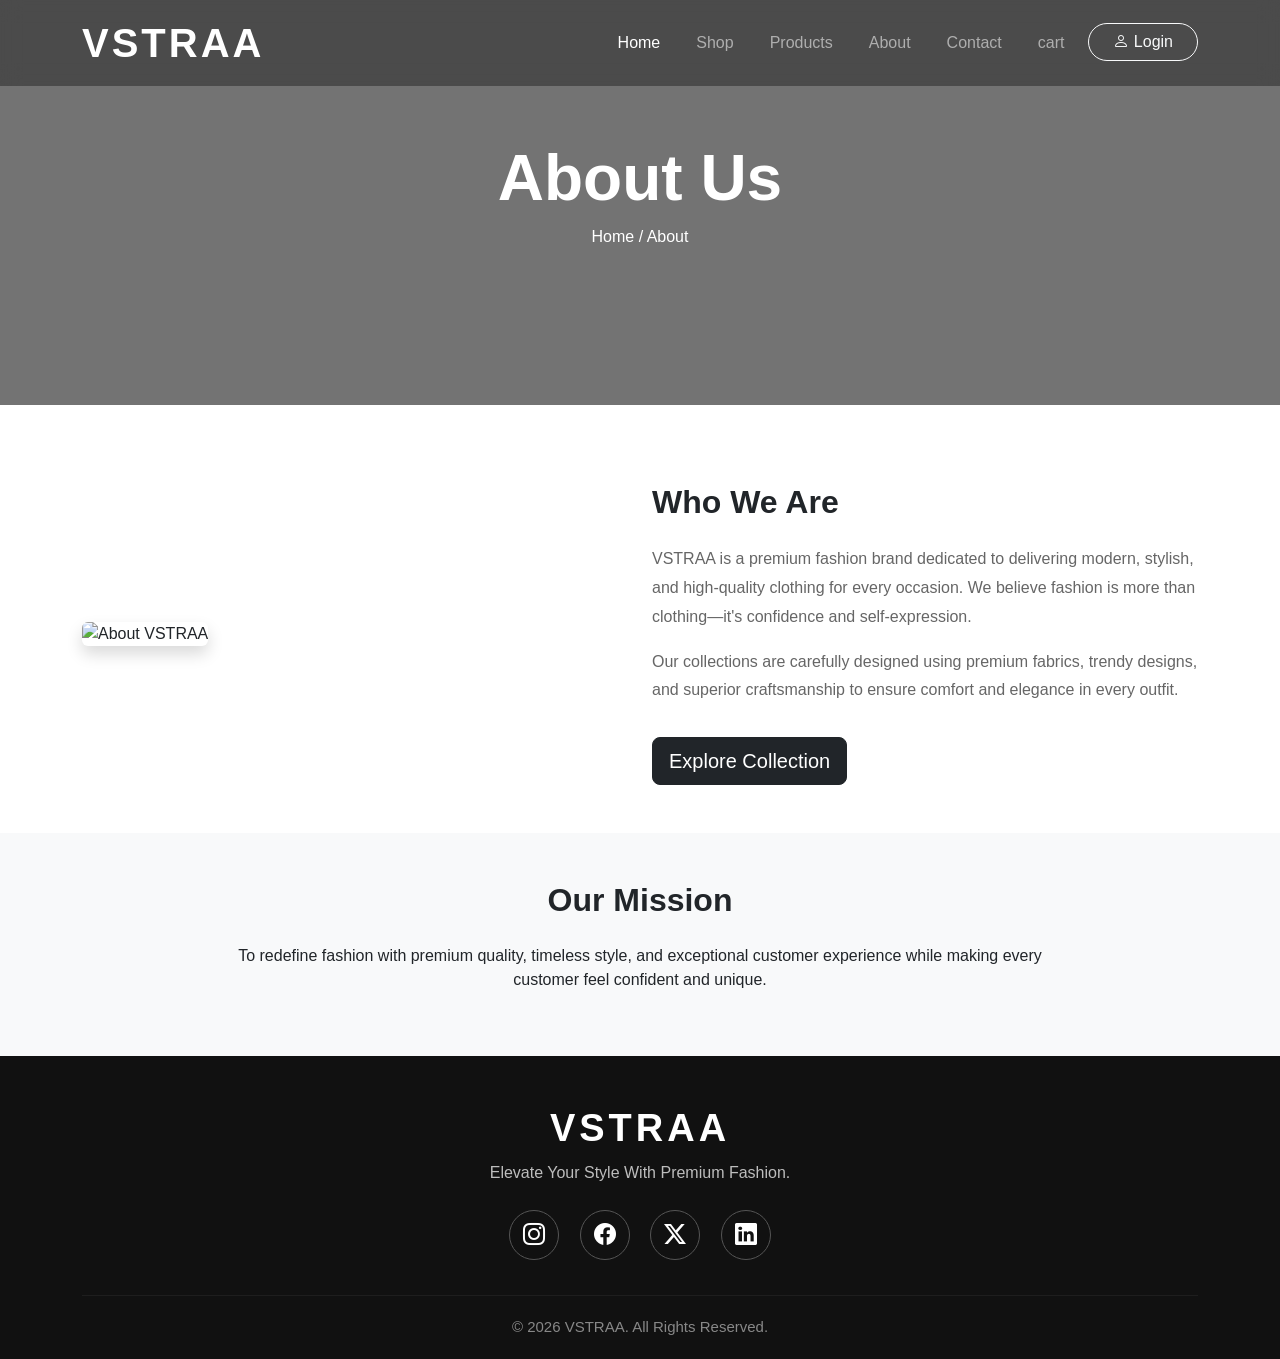
==== about.html @ 2c6f4cf4 "all done" ====
<!DOCTYPE html>
<html lang="en">

<head>

    <meta charset="UTF-8">

    <meta name="viewport" content="width=device-width, initial-scale=1.0">

    <title>About Us | VSTRAA</title>

    <link rel="stylesheet" href="./css/bootstrap.css">

    <link rel="stylesheet" href="./css/style.css">

        <link rel="stylesheet" href="https://cdn.jsdelivr.net/npm/bootstrap-icons@1.13.1/font/bootstrap-icons.min.css">


</head>

<body>

     <nav class="navbar navbar-expand-lg navbar-dark fixed-top custom-nav">

        <div class="container">

            <a class="navbar-brand fw-bold fs-1" href="#">
                VSTRAA
            </a>

            <button class="navbar-toggler" type="button">

                <span class="navbar-toggler-icon"></span>

            </button>

            <div class="collapse navbar-collapse justify-content-end">

                <ul class="navbar-nav">

                    <li class="nav-item">
                        <a class="nav-link active" href="#">Home</a>
                    </li>

                    <li class="nav-item">
                        <a class="nav-link" href="shop.html">Shop</a>
                    </li>

                    <li class="nav-item">
                        <a class="nav-link" href="product.html">Products</a>
                    </li>

                    <li class="nav-item">
                        <a class="nav-link" href="about.html">About</a>
                    </li>

                    <li class="nav-item">
                        <a class="nav-link" href="contact.html">Contact</a>
                    
                    </li>

                     <li class="nav-item">
                        <a class="nav-link" href="cart.html">cart</a>
                    
                    </li>

                    


                    <li class="nav-item ms-3">

                        <a class="btn btn-outline-light rounded-pill px-4" href="login.html">

                            <i class="bi bi-person"></i>

                            Login

                        </a>

                    </li>


                </ul>

            </div>

        </div>

    </nav>



<!--  ABOUT BANNER  -->

<section class="about-banner">

    <div class="container text-center">

        <h1 class="display-3 fw-bold">

            About Us

        </h1>

        <p>

            Home / About

        </p>

    </div>

</section>



<!--  ABOUT SECTION  -->

<section class="about-section py-5">

    <div class="container">

        <div class="row align-items-center">

            <div class="col-lg-6">

                <img src="assets/about.jpg"
                     class="img-fluid rounded shadow"
                     alt="About VSTRAA">

            </div>

            <div class="col-lg-6">

                <h2 class="fw-bold mb-4">

                    Who We Are

                </h2>

                <p>

                    VSTRAA is a premium fashion brand dedicated to delivering modern, stylish, and high-quality clothing for every occasion. We believe fashion is more than clothing—it's confidence and self-expression.

                </p>

                <p>

                    Our collections are carefully designed using premium fabrics, trendy designs, and superior craftsmanship to ensure comfort and elegance in every outfit.

                </p>

                <a href="shop.html" class="btn btn-dark btn-lg mt-3">

                    Explore Collection

                </a>

            </div>

        </div>

    </div>

</section>




<section class="py-5 bg-light">

    <div class="container text-center">

        <h2 class="fw-bold mb-4">

            Our Mission

        </h2>

        <p class="w-75 mx-auto">

            To redefine fashion with premium quality, timeless style, and exceptional customer experience while making every customer feel confident and unique.

        </p>

    </div>

</section>


    <footer class="footer">

        <div class="container text-center">

            <h2 class="footer-logo">VSTRAA</h2>

            <p class="footer-text">
                Elevate Your Style With Premium Fashion.
            </p>

            <div class="social-icons">

                <a href="#"><i class="bi bi-instagram"></i></a>

                <a href="#"><i class="bi bi-facebook"></i></a>

                <a href="#"><i class="bi bi-twitter-x"></i></a>

                <a href="#"><i class="bi bi-linkedin"></i></a>

            </div>

            <hr>

            <p class="copyright">
                © 2026 VSTRAA. All Rights Reserved.
            </p>

        </div>

    </footer>

<script src="js/bootstrap.bundle.min.js"></script>

</body>

</html>
---- css/style.css ----
*{
margin:0;
padding:0;
box-sizing:border-box;
}

body{

font-family:Arial,sans-serif;

}

/* Navbar */

.custom-nav{

background:rgba(0,0,0,.35);
backdrop-filter:blur(10px);

}

.navbar-brand{

letter-spacing:3px;

}

.nav-link{

margin-left:20px;
font-weight:500;

}

.nav-link:hover{

color:gold !important;

}

/* Hero */

.hero{

height:100vh;

background:url("../assets/hero.avif") no-repeat center center;

background-size:cover;

background-position:center;

position:relative;

color:white;

}

.hero::before{

content:"";

position:absolute;

top:0;
left:0;

width:100%;
height:100%;

background:rgba(0,0,0,.55);

}

.hero .container{

position:relative;
z-index:2;

}

.hero h1{

font-size:70px;

}

.hero p{

max-width:500px;

}
.category-card{

    position:relative;

    overflow:hidden;

    border-radius:15px;

    cursor:pointer;

}

.category-card img{

    width:100%;

    height:350px;

    object-fit:cover;

    transition:.5s;

}

.category-card:hover img{

    transform:scale(1.1);

}

.category-content{

    position:absolute;

    bottom:0;

    width:100%;

    background:rgba(0,0,0,.55);

    color:white;

    text-align:center;

    padding:20px;

}

.category-content h4{

    margin:0;

    font-weight:bold;

}

/* Trending Products */

.product-card{

    transition:.4s;

    border-radius:15px;

    overflow:hidden;

}

.product-card:hover{

    transform:translateY(+10px);

}

.product-card img{

    height:320px;

    object-fit:cover;

}

.product-card .btn{

    border-radius:30px;

}


.offer-banner{

    background:url("../assets/discount.jpg") no-repeat center center;

    background-size:cover;

    background-position:center;

    background-attachment:fixed;

    padding:120px 0;

    position:relative;

    color:white;

}

.offer-banner::before{

    content:"";

    position:absolute;

    top:0;

    left:0;

    width:100%;

    height:100%;

    background:rgba(0,0,0,.60);

}

.offer-banner .container{

    position:relative;

    z-index:2;

}

.offer-banner h5{

    letter-spacing:4px;

}

.offer-banner .btn{

    border-radius:30px;

}



.feature-box{

    background:white;

    padding:40px 25px;

    text-align:center;

    border-radius:15px;

    box-shadow:0 10px 25px rgba(0,0,0,.08);

    transition:.4s;

}

.feature-box:hover{

    transform:translateY(-10px);

}

.feature-icon{

    font-size:50px;

    margin-bottom:20px;

}

.feature-box h4{

    font-weight:bold;

    margin-bottom:15px;

}

.feature-box p{

    color:#666;

}


/*================= FOOTER =================*/

.footer{

    background:#111;

    color:#fff;

    padding:50px 0 20px;

}

.footer-logo{

    font-size:38px;

    font-weight:700;

    letter-spacing:4px;

    margin-bottom:10px;

}

.footer-text{

    color:#bdbdbd;

    margin-bottom:25px;

}

.social-icons a{

    display:inline-flex;

    justify-content:center;

    align-items:center;

    width:50px;

    height:50px;

    margin:0 8px;

    border:1px solid #555;

    border-radius:50%;

    color:#fff;

    text-decoration:none;

    font-size:22px;

    transition:.3s;

}

.social-icons a:hover{

    background:#ffc107;

    color:#111;

    border-color:#ffc107;

}

.footer hr{

    margin:35px 0 20px;

    border-color:#444;

}

.copyright{

    color:#888;

    margin:0;

    font-size:15px;

}


/*SHOP BANNER */

.shop-banner{

    background:url("../Assets/shop.jpg");

    background-size:cover;

    background-position:center;

    padding:130px 0;

    position:relative;

    color:white;

}

.shop-banner::before{

    content:"";

    position:absolute;

    top:0;

    left:0;

    width:100%;

    height:100%;

    background:rgba(0,0,0,.60);

}

.shop-banner .container{

    position:relative;

    z-index:2;

}


/*================ SHOP PAGE ================*/

.shop-sidebar{

    background:#fff;

    padding:25px;

    border-radius:10px;

    box-shadow:0 5px 15px rgba(0,0,0,.08);

}

.shop-sidebar .list-group-item{

    border:none;

    margin-bottom:8px;

    border-radius:8px;

}

.shop-sidebar .active{

    background:#111;

    border:none;

}

.product-card{

    transition:.4s;

    border:none;

}

.product-card:hover{

    transform:translateY(-10px);

}

.product-card img{

    height:320px;

    object-fit:cover;

}

.product-card .btn{

    border-radius:25px;

}


/* PAGINATION */

.pagination .page-link{

    color:#111;

    border-radius:8px;

    margin:0 5px;

}

.pagination .active .page-link{

    background:#111;

    border-color:#111;

}


/* PRODUCT PAGE */

.product-section{

margin-top:90px;

}

.product-section img{

border-radius:15px;

}

.product-section button{

margin-right:10px;

}

.product-section .btn{

border-radius:30px;

}


.product-card{

    border:none;

    border-radius:15px;

    overflow:hidden;

    transition:.4s;

}

.product-card:hover{

    transform:translateY(-10px);

}

.product-card img{

    height:300px;

    object-fit:cover;

}

.product-card .btn{

    border-radius:25px;

}


/*================ CART PAGE ================*/

.cart-section{

    margin-top:100px;

}

.cart-img{

    width:90px;

    height:90px;

    object-fit:cover;

    border-radius:10px;

}

.cart-summary{

    background:#fff;

    padding:30px;

    border-radius:15px;

    box-shadow:0 5px 20px rgba(0,0,0,.1);

}

.cart-summary .btn{

    border-radius:30px;

}

/*=============== ABOUT PAGE ===============*/

.about-banner{

    background:url("../images/about-banner.jpg");

    background-size:cover;

    background-position:center;

    padding:140px 0;

    color:white;

    position:relative;

}

.about-banner::before{

    content:"";

    position:absolute;

    inset:0;

    background:rgba(0,0,0,.55);

}

.about-banner .container{

    position:relative;

    z-index:2;

}

.about-section{

    margin-top:30px;

}

.about-section img{

    border-radius:15px;

}

.about-section p{

    line-height:1.8;

    color:#666;

}

.navbar .btn{

    transition:.3s;

}

.navbar .btn:hover{

    background:#ffc107;

    color:#111;

    border-color:#ffc107;

}

/*================ LOGIN & REGISTER ================*/

.login-section{

    margin-top:100px;

    padding:80px 0;

    background:#f8f9fa;

}

.login-box{

    background:#fff;

    padding:40px;

    border-radius:15px;

    box-shadow:0 10px 25px rgba(0,0,0,.1);

}

.login-box h2{

    margin-bottom:30px;

}

.login-box .form-control{

    height:50px;

    border-radius:10px;

}

.login-box .btn{

    border-radius:30px;

    height:50px;

}

.login-box a{

    text-decoration:none;

}
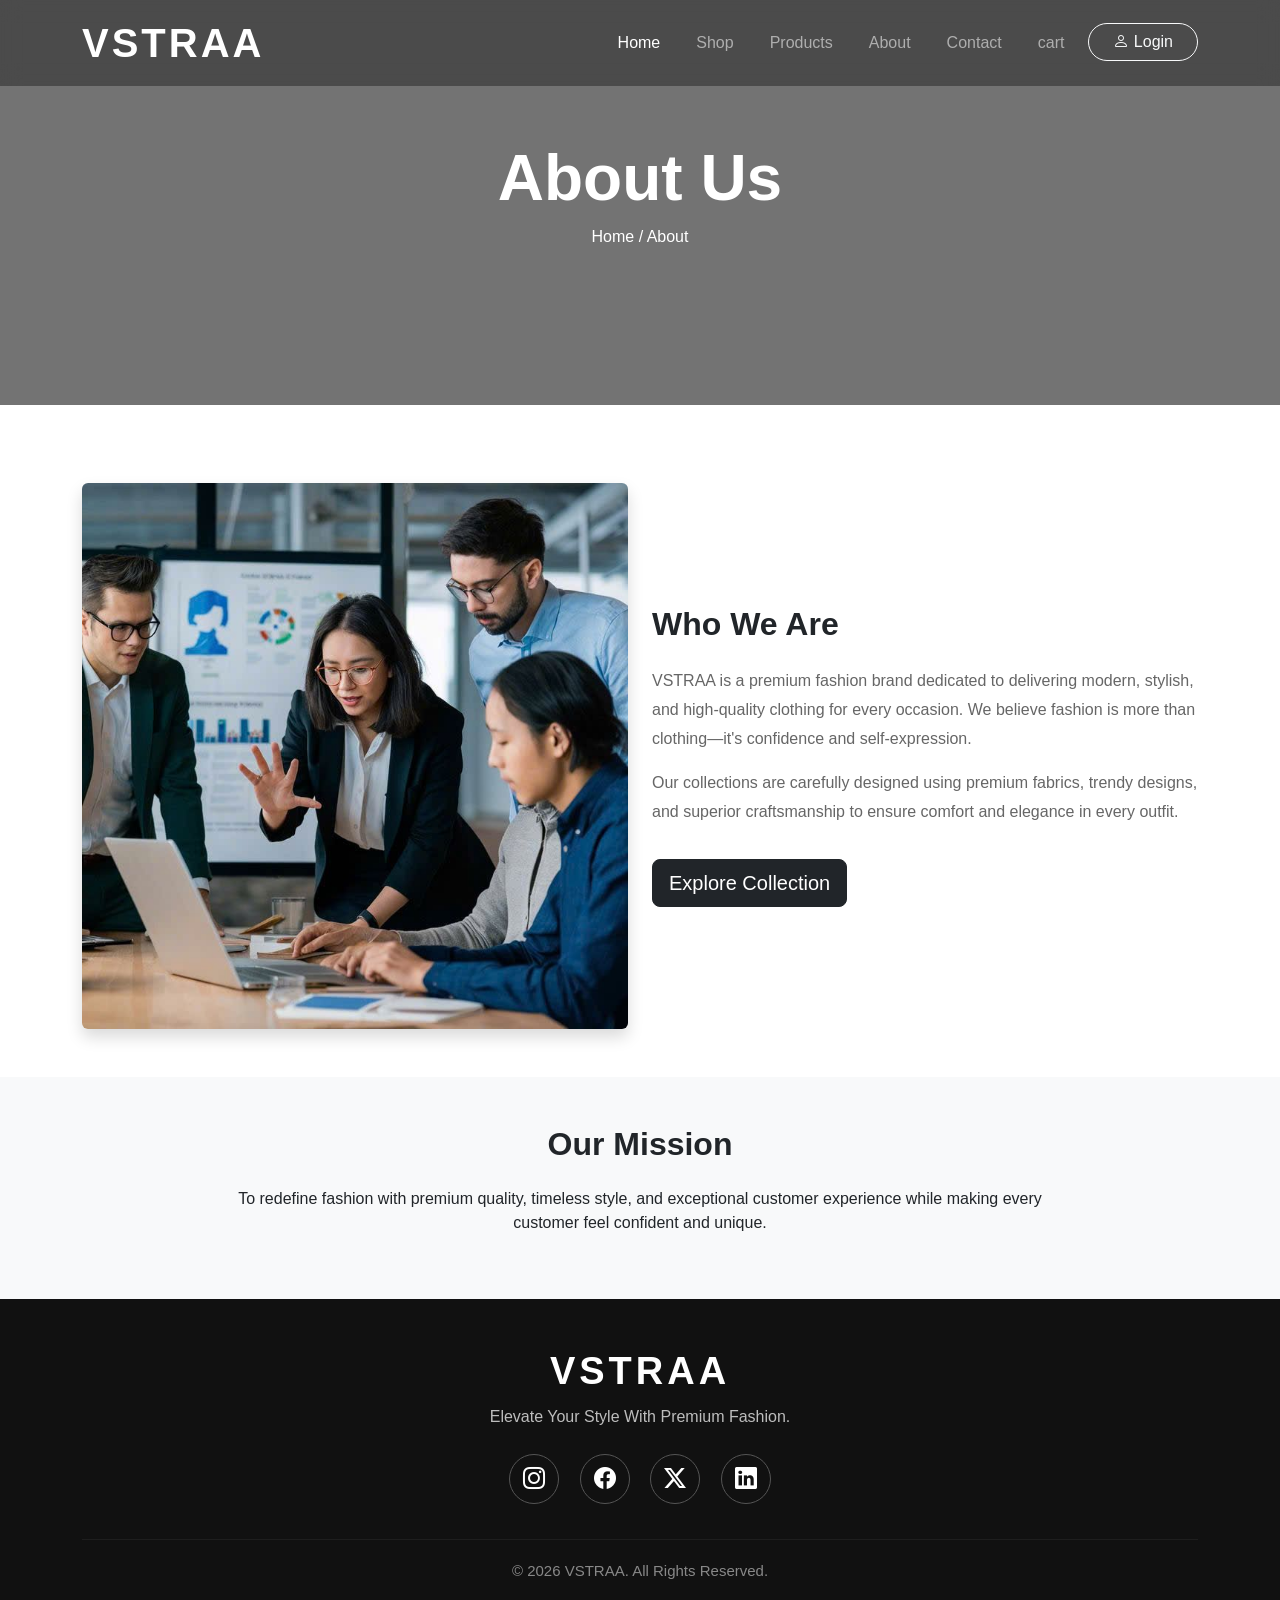
==== commit 1e93ecf3: "Update about.html" ====
--- a/about.html
+++ b/about.html
@@ -124,7 +124,7 @@
 
             <div class="col-lg-6">
 
-                <img src="assets/about.jpg"
+                <img src="Assets/about.jpg"
                      class="img-fluid rounded shadow"
                      alt="About VSTRAA">
 
@@ -224,4 +224,4 @@
 
 </body>
 
-</html>+</html>
--- a/css/style.css
+++ b/css/style.css
@@ -44,7 +44,7 @@
 
 height:100vh;
 
-background:url("../assets/hero.avif") no-repeat center center;
+background:url("../Assets/hero.avif") no-repeat center center;
 
 background-size:cover;
 
@@ -181,7 +181,7 @@
 
 .offer-banner{
 
-    background:url("../assets/discount.jpg") no-repeat center center;
+    background:url("../Assets/discount.jpg") no-repeat center center;
 
     background-size:cover;
 
@@ -558,7 +558,7 @@
 }
 
 
-/*================ CART PAGE ================*/
+/* CART PAGE */
 
 .cart-section{
 
@@ -596,7 +596,7 @@
 
 }
 
-/*=============== ABOUT PAGE ===============*/
+/* ABOUT PAGE */
 
 .about-banner{
 
@@ -670,7 +670,7 @@
 
 }
 
-/*================ LOGIN & REGISTER ================*/
+/*LOGIN & REGISTER */
 
 .login-section{
 
@@ -720,4 +720,4 @@
 
     text-decoration:none;
 
-}+}
